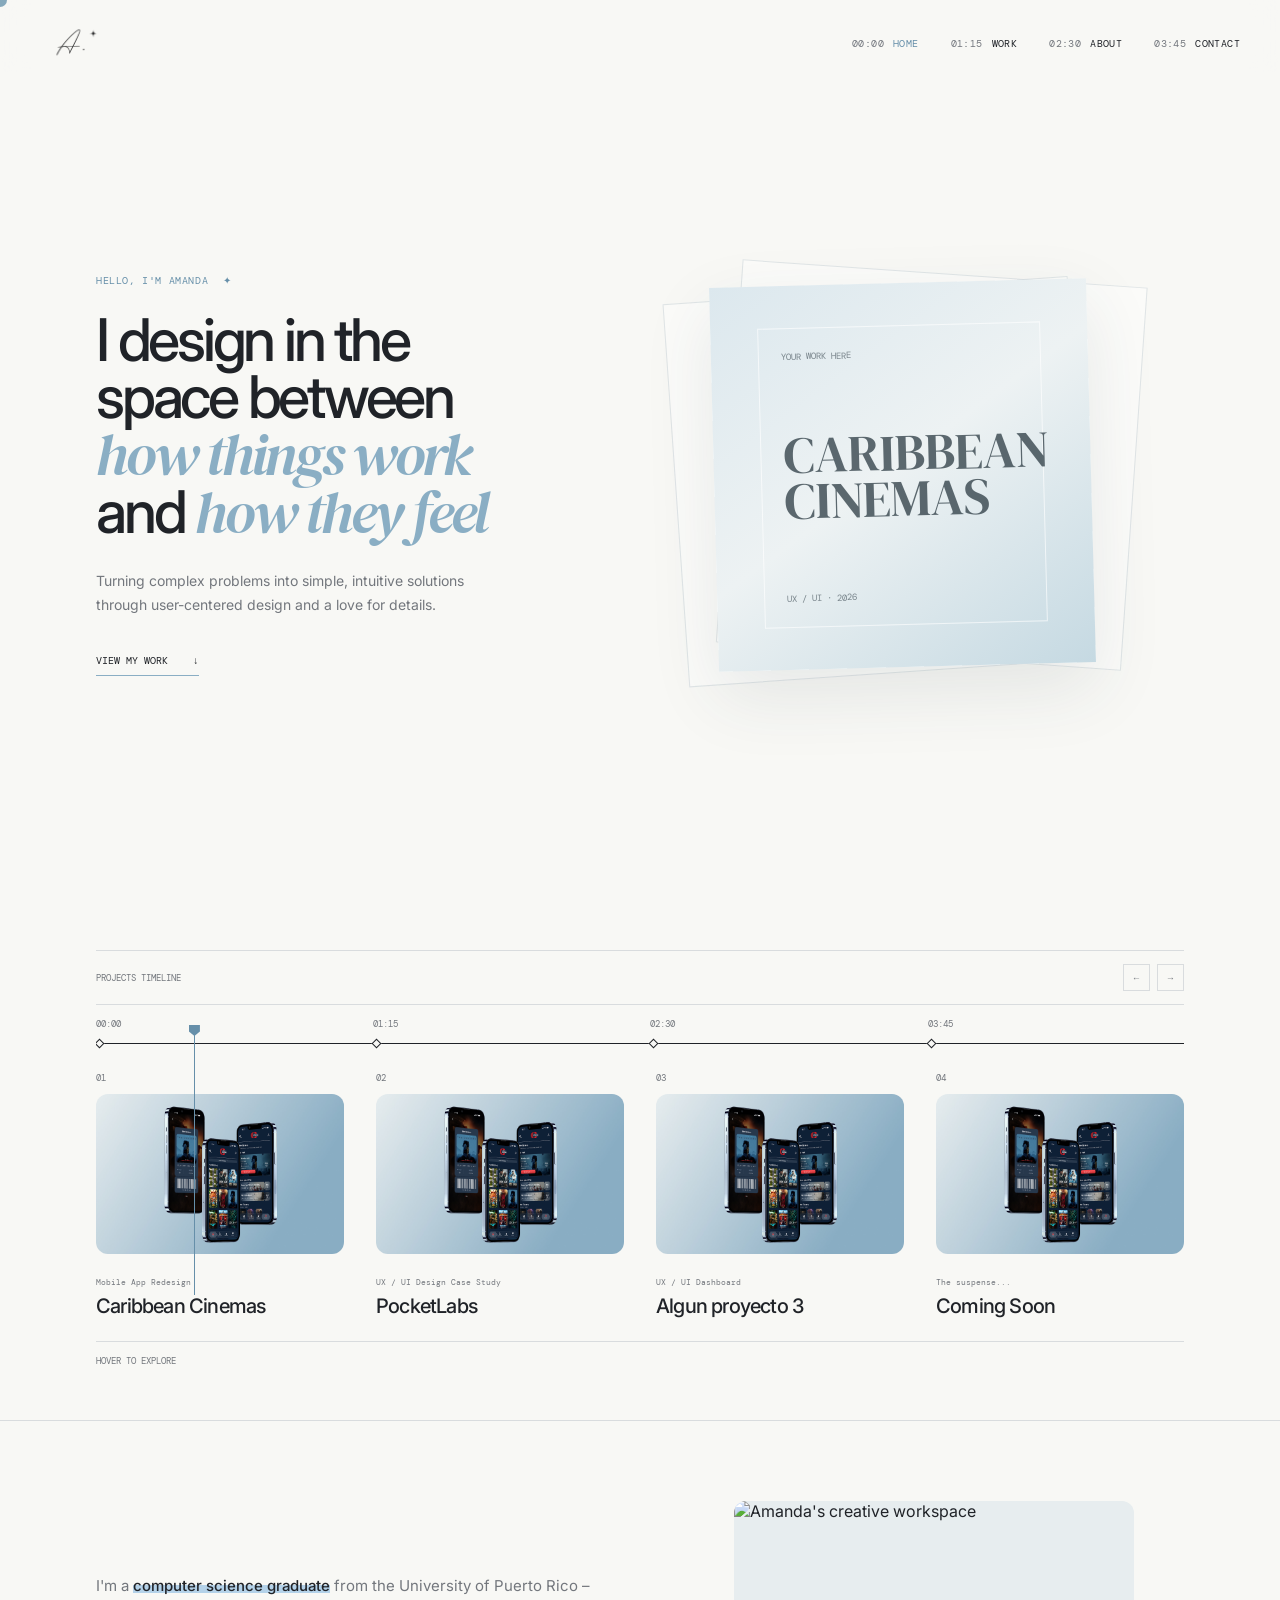
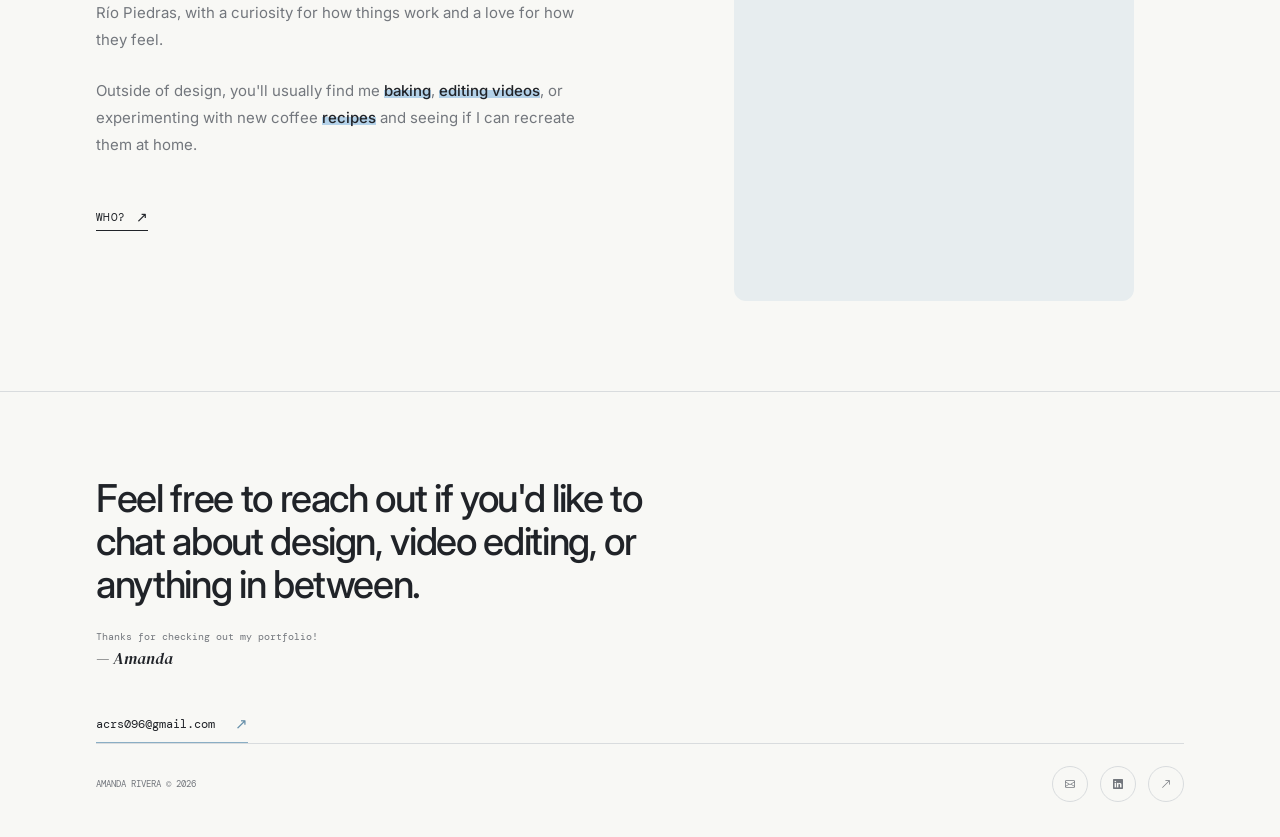
==== index.html @ 27099af4 "Initial portfolio" ====
<!DOCTYPE html>

<html lang="en">

<head>
  <meta charset="UTF-8">
  <meta name="viewport" content="width=device-width, initial-scale=1.0">

  <title>Amanda Rivera</title>

<meta
name="description"
content="Amanda is a UX/UI designer creating thoughtful digital experiences."

>

  <link rel="icon" type="image/png" href="elements/sparkle icon.png">

  <!-- Fonts -->

  <link rel="preconnect" href="https://fonts.googleapis.com">
  <link rel="preconnect" href="https://fonts.gstatic.com" crossorigin>

  <link
    href="https://fonts.googleapis.com/css2?family=DM+Mono:wght@400;500&family=DM+Serif+Display:ital@0;1&family=Inter:wght@400;500;600&display=swap"
    rel="stylesheet"
  >

  <!-- Icons -->

  <link
    rel="stylesheet"
    href="https://cdn.jsdelivr.net/npm/bootstrap-icons@1.11.3/font/bootstrap-icons.min.css"
  >

  <!-- Styles -->

  <link rel="stylesheet" href="style.css">
</head>

<body>

  <div class="custom-cursor"></div>

  <!-- =========================
       NAVIGATION
  ========================== -->

  <header class="nav">

<a href="#home" class="logo" aria-label="Amanda Rivera home">
  <img src="elements/A logo.png" alt="Amanda logo">
</a>

<nav class="main-nav" aria-label="Main navigation">

  <a href="#home" class="nav-item active">
    <span>00:00</span>
    HOME
  </a>

  <a href="#work" class="nav-item">
    <span>01:15</span>
    WORK
  </a>

  <a href="about.html" class="nav-item">
    <span>02:30</span>
    ABOUT
  </a>

  <a href="#contact" class="nav-item">
    <span>03:45</span>
    CONTACT
  </a>

</nav>

  </header>

  <main>

<!-- =========================
     HERO
========================== -->

<section id="home" class="hero">

  <div class="hero-intro">

    <p class="eyebrow">
      HELLO, I'M AMANDA
      <span class="spark" aria-hidden="true">✦</span>
    </p>

    <h1>
      I design in the space between
      <em>how things work</em>
      and
      <em>how they feel</em>
    </h1>

    <p class="hero-description">
      Turning complex problems into simple, intuitive
      solutions through user-centered design and
      a love for details.
    </p>

    <a href="#work" class="hero-link">
      VIEW MY WORK
      <span aria-hidden="true">↓</span>
    </a>

  </div>


  <div class="hero-visual" aria-hidden="true">

    <div class="visual-paper paper-one"></div>
    <div class="visual-paper paper-two"></div>

    <div class="hero-placeholder">

      <div class="placeholder-inner">

        <span class="placeholder-label">
          YOUR WORK HERE
        </span>

        <span class="placeholder-title">
          CARIBBEAN<br>
          CINEMAS
        </span>

        <span class="placeholder-caption">
          UX / UI · 2026
        </span>

      </div>

    </div>

  </div>

</section>


<!-- =========================
     WORK
========================== -->

<section id="work" class="work">

  <div class="timeline-container">

    <div class="timeline-header">

      <span>PROJECTS TIMELINE</span>

      <div class="timeline-controls">

        <button
          id="timeline-prev"
          type="button"
          aria-label="Previous project"
        >
          ←
        </button>

        <button
          id="timeline-next"
          type="button"
          aria-label="Next project"
        >
          →
        </button>

      </div>

    </div>


    <div class="timeline-scroll">

      <div class="timeline">

        <div class="timeline-ruler" aria-hidden="true">
          <span>00:00</span>
          <span>01:15</span>
          <span>02:30</span>
          <span>03:45</span>
        </div>


        <div class="timeline-line" aria-hidden="true">

          <div class="playhead"></div>

          <div class="timeline-tick tick-1"></div>
          <div class="timeline-tick tick-2"></div>
          <div class="timeline-tick tick-3"></div>
          <div class="timeline-tick tick-4"></div>

        </div>


        <div class="project-clips">


          <!-- PROJECT 01 -->

          <a
            href="case-study1.html"
            class="project-clip active"
            data-index="0"
          >

            <div class="clip-number">
              01
            </div>

            <div class="clip-image">
              <img
                src="elements/Mockup 1.jpg"
                alt="Caribbean Cinemas app redesign preview"
                loading="lazy"
              >
            </div>

            <div class="clip-info">

              <span class="clip-category">
                Mobile App Redesign
              </span>

              <h3>
                Caribbean Cinemas<br>
              </h3>

            </div>

          </a>


          <!-- PROJECT 02 -->

          <a
            href="#"
            class="project-clip"
            data-index="1"
          >

            <div class="clip-number">
              02
            </div>

            <div class="clip-image">
              <img
                src="elements/Mockup 1.jpg"
                alt="Project two preview"
                loading="lazy"
              >
            </div>

            <div class="clip-info">

              <span class="clip-category">
                UX / UI Design Case Study
              </span>

              <h3>
                PocketLabs<br>
              </h3>

            </div>

          </a>


          <!-- PROJECT 03 -->

          <a
            href="#"
            class="project-clip"
            data-index="2"
          >

            <div class="clip-number">
              03
            </div>

            <div class="clip-image">
              <img
                src="elements/Mockup 1.jpg"
                alt="Project three preview"
                loading="lazy"
              >
            </div>

            <div class="clip-info">

              <span class="clip-category">
                UX / UI Dashboard
              </span>

              <h3>
                Algun proyecto 3<br>
              </h3>

            </div>

          </a>


          <!-- VIDEO EDITING -->

          <a
            href="#"
            class="project-clip"
            data-index="3"
          >

            <div class="clip-number">
              04
            </div>

            <div class="clip-image">
              <img
                src="elements/Mockup 1.jpg"
                alt="Video editing preview"
                loading="lazy"
              >
            </div>

            <div class="clip-info">

              <span class="clip-category">
                The suspense...
              </span>

              <h3>
                Coming Soon<br>
              </h3>

            </div>

          </a>

        </div>

      </div>

    </div>


    <div class="timeline-footer">
      <span>HOVER TO EXPLORE</span>
    </div>

  </div>

</section>


<!-- =========================
     ABOUT
========================== -->

<section id="about" class="about">

  <div class="about-grid">

    <div class="about-copy">

      <div class="about-text">

        <p>
          I'm a
          <span class="highlight">computer science graduate</span>
          from the University of Puerto Rico – Río Piedras,
          with a curiosity for how things work and a love for
          how they feel.
        </p>

        <p>
          Outside of design, you'll usually find me
          <span class="highlight">baking</span>, <span class="highlight">editing videos</span>,
          or experimenting with new coffee <span class="highlight">recipes</span> and seeing 
          if I can recreate them at home.
        </p>

      </div>

        <a href="about.html" class="about-link">
          WHO?
          <span aria-hidden="true">↗</span>
        </a>

    </div>


    <div class="about-image">
      <img src="elements/about.jpg" alt="Amanda's creative workspace" loading="lazy">
    </div>

  </div>

</section>


<!-- =========================
     CONTACT
========================== -->

<section id="contact" class="contact">

  <div class="contact-content">

    <p class="contact-intro">
      Feel free to reach out if <span class="highlight">you'd like to chat</span>
      about design, video editing, or anything in between.
    </p>

    <p class="contact-thanks">
      Thanks for checking out my portfolio!<br>
      <em>— Amanda</em>
    </p>

    <a href="mailto:acrs096@gmail.com" 
       class="email-link"> acrs096@gmail.com 
       <span aria-hidden="true">↗</span></a>

  </div>


  <footer class="site-footer">

    <span>AMANDA RIVERA © 2026</span>

    <div class="footer-links">

      <a
        href="mailto:acrs096@gmail.com"
        aria-label="Email Amanda"
      >
        <i class="bi bi-envelope"></i>
      </a>

      <a
        href="https://www.linkedin.com/in/amandariveras/"
        target="_blank"
        rel="noopener noreferrer"
        aria-label="LinkedIn"
      >
        <i class="bi bi-linkedin"></i>
      </a>

      <a
        href="Resume - Amanda Rivera.pdf"
        target="_blank"
        rel="noopener noreferrer"
        aria-label="Resume"
      >
        <i class="bi bi-arrow-up-right"></i>
      </a>

    </div>

  </footer>

</section>

  </main>

  <script src="script.js"></script>

</body>
</html>
---- style.css ----
/* =========================================================
VARIABLES
========================================================= */

:root {
--bg: #f8f8f5;
--text: #202328;
--muted: #73777d;
--line: #d9dcde;

--accent: #8aaec4;
--accent-dark: #668fa9;
--placeholder: #e7edef;

--sans: "Inter", sans-serif;
--mono: "DM Mono", monospace;
--serif: "DM Serif Display", Georgia, serif;
}

/* =========================================================
RESET
========================================================= */

*,
*::before,
*::after {
box-sizing: border-box;
}

html {
scroll-behavior: smooth;
overflow-x: clip;
}

body {
margin: 0;

background: var(--bg);
color: var(--text);

font-family: var(--sans);
-webkit-font-smoothing: antialiased;

overflow-x: clip;
}

img {
max-width: 100%;
}

a {
color: inherit;
text-decoration: none;
}

button {
color: inherit;
font: inherit;
}

::selection {
background: var(--accent);
color: white;
}

/* =========================================================
CUSTOM CURSOR
========================================================= */

.custom-cursor {
position: fixed;
top: 0;
left: 0;

width: 14px;
height: 14px;

border-radius: 50%;
background: var(--accent);

pointer-events: none;
z-index: 9999;

transform: translate(-50%, -50%);
mix-blend-mode: multiply;

transition:
width 0.2s ease,
height 0.2s ease,
opacity 0.2s ease;
}

body,
a,
button {
cursor: none;
}

/* =========================================================
NAV
========================================================= */

.nav {
position: fixed;
inset: 0 0 auto;

height: 72px;
padding: 12px 40px;

display: grid;
grid-template-columns: 1fr auto;
align-items: center;

z-index: 100;

background: rgba(248, 248, 245, 0.88);
backdrop-filter: blur(14px);
-webkit-backdrop-filter: blur(14px);
}

/* LOGO */

.logo {
display: flex;
align-items: center;
width: fit-content;
}

.logo img {
display: block;

width: 62px;
height: auto;
max-height: 62px;

object-fit: contain;
}

/* NAV LINKS */

.main-nav {
display: flex;
gap: 32px;
}

.nav-item {
display: flex;
align-items: center;
gap: 9px;

font-family: var(--mono);
font-size: 10px;
letter-spacing: 0.04em;

transition: color 0.25s ease;
}

.nav-item span {
color: var(--muted);
}

.nav-item:hover,
.nav-item.active {
color: var(--accent-dark);
}

/* =========================================================
SECTION BASE
========================================================= */

section {
padding-left: 7.5vw;
padding-right: 7.5vw;
}

/* =========================================================
HERO
========================================================= */

.hero {
min-height: 100vh;
padding-top: 110px;
padding-bottom: 60px;
display: grid;
grid-template-columns: minmax(0, 0.9fr) minmax(0, 1.1fr);
align-items: center;
gap: 5vw;
}

/* HERO TEXT */

.eyebrow {
margin: 0 0 24px;

font-family: var(--mono);
font-size: 10px;
letter-spacing: 0.06em;

color: var(--accent-dark);
}

.spark {
margin-left: 8px;
}

.hero h1 {
max-width: 720px;
margin: 0;

font-size: clamp(46px, 4.6vw, 72px);
line-height: 0.97;

letter-spacing: -0.055em;
font-weight: 500;
}

.hero h1 em {
font-family: var(--serif);
font-weight: 400;
color: var(--accent);
}

.hero-description {
max-width: 400px;
margin: 28px 0 0;

font-size: 14px;
line-height: 1.7;

color: var(--muted);
}

/* HERO LINK */

.hero-link {
display: inline-flex;
align-items: center;
gap: 25px;

margin-top: 38px;
padding-bottom: 8px;

border-bottom: 1px solid var(--accent);

font-family: var(--mono);
font-size: 10px;

transition:
gap 0.3s ease,
color 0.3s ease;
}

.hero-link:hover {
gap: 38px;
color: var(--accent-dark);
}

/* HERO VISUAL */

.hero-visual {
position: relative;

height: min(52vh, 540px);
min-height: 360px;

display: flex;
align-items: center;
justify-content: center;
}

/* PAPER LAYERS */

.visual-paper {
position: absolute;

width: 72%;
height: 82%;

border: 1px solid rgba(100, 130, 145, 0.18);
background: rgba(255, 255, 255, 0.4);
}

.paper-one {
transform: rotate(-4deg) translate(-25px, 5px);
}

.paper-two {
transform: rotate(4deg) translate(28px, -12px);
}

/* HERO CARD */

.hero-placeholder {
position: relative;
z-index: 2;

width: 67%;
height: 82%;

display: flex;
align-items: center;
justify-content: center;

background: linear-gradient(
145deg,
#dce8ee,
#edf2f3 48%,
#c5d9e2
);

box-shadow: 0 25px 70px rgba(50, 70, 80, 0.1);

transform: rotate(-1.5deg);
}

.placeholder-inner {
width: 75%;
height: 78%;

padding: 22px;

display: flex;
flex-direction: column;
justify-content: space-between;

border: 1px solid rgba(255, 255, 255, 0.65);
}

.placeholder-label,
.placeholder-caption {
font-family: var(--mono);
font-size: 9px;
color: rgba(35, 50, 58, 0.55);
}

.placeholder-title {
font-family: var(--serif);
font-size: clamp(28px, 4vw, 60px);
line-height: 0.9;

color: rgba(35, 50, 58, 0.72);
}

/* =========================================================
WORK
========================================================= */

.work {
padding-top: 20px;
padding-bottom: 40px;
}

.timeline-container {
margin-top: 30px;
border-top: 1px solid var(--line);
}

#work {
scroll-margin-top: 72px;
}

/* TIMELINE HEADER / FOOTER */

.timeline-header,
.timeline-footer {
display: flex;
align-items: center;
justify-content: space-between;

padding: 13px 0;

font-family: var(--mono);
font-size: 9px;

color: var(--muted);
}

/* CONTROLS */

.timeline-controls {
display: flex;
gap: 7px;
}

.timeline-controls button {
width: 27px;
height: 27px;

padding: 0;

border: 1px solid var(--line);
background: transparent;

transition:
background 0.25s ease,
color 0.25s ease,
border-color 0.25s ease;
}

.timeline-controls button:hover {
background: var(--accent-dark);
color: var(--bg);
border-color: var(--accent-dark);
}

/* TIMELINE */

.timeline-scroll {
width: 100%;
overflow: hidden;

border-top: 1px solid var(--line);
border-bottom: 1px solid var(--line);
}

.timeline {
width: 100%;
padding-bottom: 25px;
}

/* RULER */

.timeline-ruler {
position: relative;
height: 38px;

font-family: var(--mono);
font-size: 9px;
color: var(--muted);
}

.timeline-ruler span {
position: absolute;
top: 50%;

transform: translateY(-50%);
}

.timeline-ruler span:nth-child(1) {
left: 0;
}

.timeline-ruler span:nth-child(2) {
left: 25.5%;
}

.timeline-ruler span:nth-child(3) {
left: 50.9%;
}

.timeline-ruler span:nth-child(4) {
left: 76.5%;
}

/* TIMELINE LINE */

.timeline-line {
position: relative;
height: 1px;
background: var(--text);
}

/* PLAYHEAD */

.playhead {
position: absolute;
top: -18px;
left: 9%;

width: 1px;
height: 270px;

z-index: 10;

background: var(--accent-dark);

transition: left 0.7s cubic-bezier(0.22, 1, 0.36, 1);
}

.playhead::before {
content: "";

position: absolute;
top: 0;
left: -5px;

width: 11px;
height: 11px;

background: var(--accent-dark);

clip-path: polygon(
0 0,
100% 0,
100% 60%,
50% 100%,
0 60%
);
}

/* TICKS */

.timeline-tick {
position: absolute;
top: -3px;

width: 7px;
height: 7px;

border: 1px solid var(--text);
background: var(--bg);

transform: rotate(45deg);
}

.tick-1 {
left: 0;
}

.tick-2 {
left: 25.5%;
}

.tick-3 {
left: 50.9%;
}

.tick-4 {
left: 76.5%;
}

/* =========================================================
PROJECTS
========================================================= */

.project-clips {
display: grid;
grid-template-columns: repeat(4, minmax(0, 1fr));
gap: 32px;

width: 100%;
padding-top: 28px;
}

.project-clip {
min-width: 0;
position: relative;

opacity: 0;

transform: translateY(20px);

transition:
opacity 0.65s ease,
transform 0.65s cubic-bezier(0.22, 1, 0.36, 1);
}

.project-clip:hover {
transform: translateY(-6px);
}

.project-clip.active {
transform: translateY(-2px);
}

.project-clip:nth-child(1) {
transition-delay: 0.05s;
}

.project-clip:nth-child(2) {
transition-delay: 0.12s;
}

.project-clip:nth-child(3) {
transition-delay: 0.19s;
}

.project-clip:nth-child(4) {
transition-delay: 0.26s;
}

/* PROJECT IMAGE */

.clip-image {
position: relative;

width: 100%;
aspect-ratio: 1.55;

overflow: hidden;

transition: transform 0.55s cubic-bezier(0.22, 1, 0.36, 1);
}

.clip-image img {
display: block;

width: 100%;
height: 100%;

object-fit: contain;
border-radius: 12px;
}

.project-clip:hover .clip-image {
transform: translateY(-8px);
}

/* PROJECT INFO */

.clip-number {
margin-bottom: 10px;

font-family: var(--mono);
font-size: 9px;

color: var(--muted);
}

.clip-info {
padding-top: 15px;
}

.clip-category {
font-family: var(--mono);
font-size: 8px;

color: var(--muted);
}

.clip-info h3 {
margin: 8px 0 0;

font-size: 20px;
line-height: 0.95;

font-weight: 500;
letter-spacing: -0.04em;

transition: color 0.35s ease;
}

.project-clip:hover .clip-info h3 {
color: var(--accent-dark);
}

/* =========================================================
ABOUT
========================================================= */

.about {
padding-top: 80px;
padding-bottom: 90px;

border-top: 1px solid var(--line);
}

.about-grid {
  width: 100%;
  max-width: 1150px;
  margin: 0 auto;

  display: grid;
  grid-template-columns: minmax(0, 1fr) minmax(0, 1fr);
  gap: clamp(40px, 7vw, 100px);

  align-items: center;
  justify-items: center;
}

.about-copy {
  width: 100%;
  max-width: 520px;
}

.about-text {
max-width: 540px;

font-size: 15px;
line-height: 1.8;

color: var(--muted);
}

.about-text p {
margin: 0 0 24px;
}

.about-text strong {
color: var(--text);
font-weight: 500;
}

.about-thanks {
margin-top: 35px !important;
color: var(--text);
}

.about-thanks em {
font-family: var(--serif);
font-size: 19px;
font-weight: 400;
}

/* ABOUT IMAGE */

.about-image {
  width: 100%;
  max-width: 400px;
  aspect-ratio: 1 / 1;
  overflow: hidden;
  background: var(--placeholder);
  border-radius: 12px;
  justify-self: center;
}

.about-image img {
display: block;

width: 100%;
height: 100%;

object-fit: cover;
}

/* ABOUT BUTTON */

.about-link {
  display: inline-flex;
  align-items: center;
  gap: 10px;
  margin-top: 28px;

  font-family: var(--mono);
  font-size: 11px;
  letter-spacing: 0.04em;
  text-transform: uppercase;
  color: var(--text);

  text-decoration: none;

  border-bottom: 1px solid var(--text);
  padding-bottom: 6px;

  transition:
    color 0.25s ease,
    border-color 0.25s ease,
    gap 0.25s ease;
}

.about-link span {
  font-size: 14px;
  line-height: 1;
}

.about-link:hover {
  color: var(--accent-dark);
  border-color: var(--accent-dark);
  gap: 14px;
}

/* ABOUT HIGHLIGHTS */

.highlight {
  position: relative;
  z-index: 0;

  color: var(--text);
  font-weight: 500;
}

.highlight::after {
  content: "";

  position: absolute;
  left: 0;
  bottom: 0.08em;

  width: 0;
  height: 0.55em;

  z-index: -1;

  background: #7EB5E0;
  opacity: 0.55;

  transition:
    width 1.2s 0.35s cubic-bezier(0.22, 1, 0.36, 1);
}

.highlight.is-visible::after {
  width: 100%;
}

 /* =========================================================
    CONTACT
 ========================================================= */

.contact {
  min-height: 38vh;

  padding-top: 55px;
  padding-bottom: 0;

  display: flex;
  flex-direction: column;

  border-top: 1px solid var(--line);
}

.contact-content {
  max-width: 680px;
  margin-top: 30px;
}


/* CONTACT INTRO */

.contact-intro {
  max-width: 600px;
  margin: 0;

  font-size: clamp(27px, 3vw, 42px);
  line-height: 1.12;

  letter-spacing: -0.035em;
  font-weight: 500;
}

.contact-intro strong {
  color: var(--accent-dark);
  font-weight: 500;
}


/* THANK YOU */

.contact-thanks {
  margin: 22px 0 0;

  font-family: var(--mono);
  font-size: 10px;
  line-height: 1.7;

  color: var(--muted);
}

.contact-thanks em {
  font-family: var(--serif);
  font-size: 16px;
  color: var(--text);
}


/* EMAIL */

.email-link {
  width: fit-content;

  margin-top: 42px;
  padding-bottom: 8px;

  display: flex;
  align-items: center;
  gap: 20px;

  border-bottom: 1px solid var(--accent);

  font-family: var(--mono);
  font-size: 12px;

  transition:
    gap 0.35s ease,
    color 0.3s ease;
}

.email-link span {
  color: var(--accent-dark);
  font-size: 15px;
}

.email-link:hover {
  gap: 32px;
  color: var(--accent-dark);
}


/* =========================================================
   FOOTER
 ========================================================= */

.site-footer {
  width: 100%;
  max-width: 1100px;

  margin: auto auto 0;
  padding: 22px 0 35px;

  display: flex;
  align-items: center;
  justify-content: space-between;

  border-top: 1px solid var(--line);

  font-family: var(--mono);
  font-size: 9px;

  color: var(--muted);
}

.footer-links {
  display: flex;
  gap: 12px;
}

.footer-links a {
  width: 36px;
  height: 36px;

  display: flex;
  align-items: center;
  justify-content: center;

  border: 1px solid var(--line);
  border-radius: 50%;

  font-size: 10px;

  transition:
    background 0.3s ease,
    color 0.3s ease,
    transform 0.3s ease,
    border-color 0.3s ease;
}

.footer-links a:hover {
  background: var(--accent-dark);
  color: var(--bg);
  border-color: var(--accent-dark);

  transform: translateY(-3px);
}

/* =========================================================
SCROLL REVEAL
========================================================= */

.hero-intro,
.hero-visual,
.timeline-container,
.about-text,
.contact-content,
.site-footer {
opacity: 0;

transform: translateY(20px);

transition:
opacity 0.75s ease,
transform 0.75s cubic-bezier(0.22, 1, 0.36, 1);
}

.reveal-visible {
opacity: 1;
transform: translateY(0);
}

.hero-intro {
transition-delay: 0.05s;
}

.hero-visual {
transition-delay: 0.15s;
}

.contact-content {
transition-delay: 0.05s;
}

.site-footer {
transition-delay: 0.15s;
}

.work.reveal-visible .project-clip {
opacity: 1;
transform: translateY(0);
}

/* =========================================================
TABLET
========================================================= */

@media (min-width: 561px) and (max-width: 1024px) {
  .hero {
    min-height: auto;
    padding: 120px 0px 0px 40px;
    gap: 35px;
  }

  .hero-visual {
    height: 480px;
    min-height: 0;
  }

  .about-grid {
    gap: 50px;
  }

}

/* =========================================================
MOBILE
========================================================= */

@media (max-width: 560px) {
  .custom-cursor {
    display: none !important;
  }

section {
padding-left: 6vw;
padding-right: 6vw;
}

/* NAV */

.nav {
  height: 64px;
  padding: 10px 20px;
  grid-template-columns: minmax(0, 1fr) auto;
  gap: 15px;
}

    .logo {
        min-width: 0;
    }

    .logo img {
        width: 52px;
        max-width: 100%;
        max-height: 52px;
    }

    .main-nav {
        min-width: 0;
        display: flex;
        align-items: center;
        gap: 15px;
    }

    .nav-item {
        display: flex;
        align-items: center;

        white-space: nowrap;

        font-family: var(--mono);
        font-size: 12px;
        letter-spacing: 0.03em;

        color: var(--muted);
    }

    /* Hide the time stamps on mobile */
    .nav-item span {
        display: none;
    }

/* HERO */

  .hero {
    min-height: 100%;
    grid-template-columns: 1fr;
    padding: 0px 0px 20px 20;;
    gap: 20px;
    height: 700px;
  }

  .hero h1 {
  font-size: 29px !important;
  line-height: 0.98;
  }

  .hero-description {
  max-width: 350px;
  font-size: 12px;
  }

  .hero-visual {
  height: 390px;
  }

  .hero-placeholder {
  width: 75%;
  }

/* WORK */

.work {
padding-top: 20px;
padding-bottom: 30px;
}

.timeline-container {
margin-top: 20px;
}

.timeline-ruler {
font-size: 8px;
}

.timeline-ruler span:nth-child(2),
.timeline-ruler span:nth-child(4) {
display: none;
}

.timeline-ruler span:nth-child(3) {
left: 50%;
}

.project-clips {
grid-template-columns: repeat(2, minmax(0, 1fr));
gap: 35px 18px;
}

.clip-info h3 {
font-size: 18px;
}

/* ABOUT */

.about {
padding-top: 60px;
padding-bottom: 70px;
}

.about-grid {
grid-template-columns: 1fr;
gap: 45px;
}

.about-copy,
.about-text {
max-width: none;
}

.about-text {
font-size: 14px;
line-height: 1.75;
}

.about-image {
max-width: 100%;
}

/* CONTACT */

.contact {
min-height: 40vh;
padding-top: 20px;
}

.contact-content {
margin-top: 30px;
}

.contact-intro {
font-size: 34px;
}

.email-link {
margin-top: 45px;
font-size: 11px;
}

.site-footer {
  margin-top: 20px;
  padding-bottom: 25px;
  align-items: flex-end;
}

}

/* =========================================================
SMALL MOBILE
========================================================= */

@media (max-width: 480px) {

  .custom-cursor {
    display: none !important;
  }
  
.hero h1 {
font-size: 39px;
}

.hero-visual {
height: 330px;
}

.project-clips {
gap: 30px 14px;
}

.contact-intro {
font-size: 30px;
}

.site-footer {
flex-direction: column;
align-items: flex-start;
gap: 20px;
}

}

/* =========================================================
REDUCED MOTION
========================================================= */

@media (prefers-reduced-motion: reduce) {

html {
scroll-behavior: auto;
}

*,
*::before,
*::after {
animation-duration: 0.01ms !important;
animation-iteration-count: 1 !important;
transition-duration: 0.01ms !important;
}

}
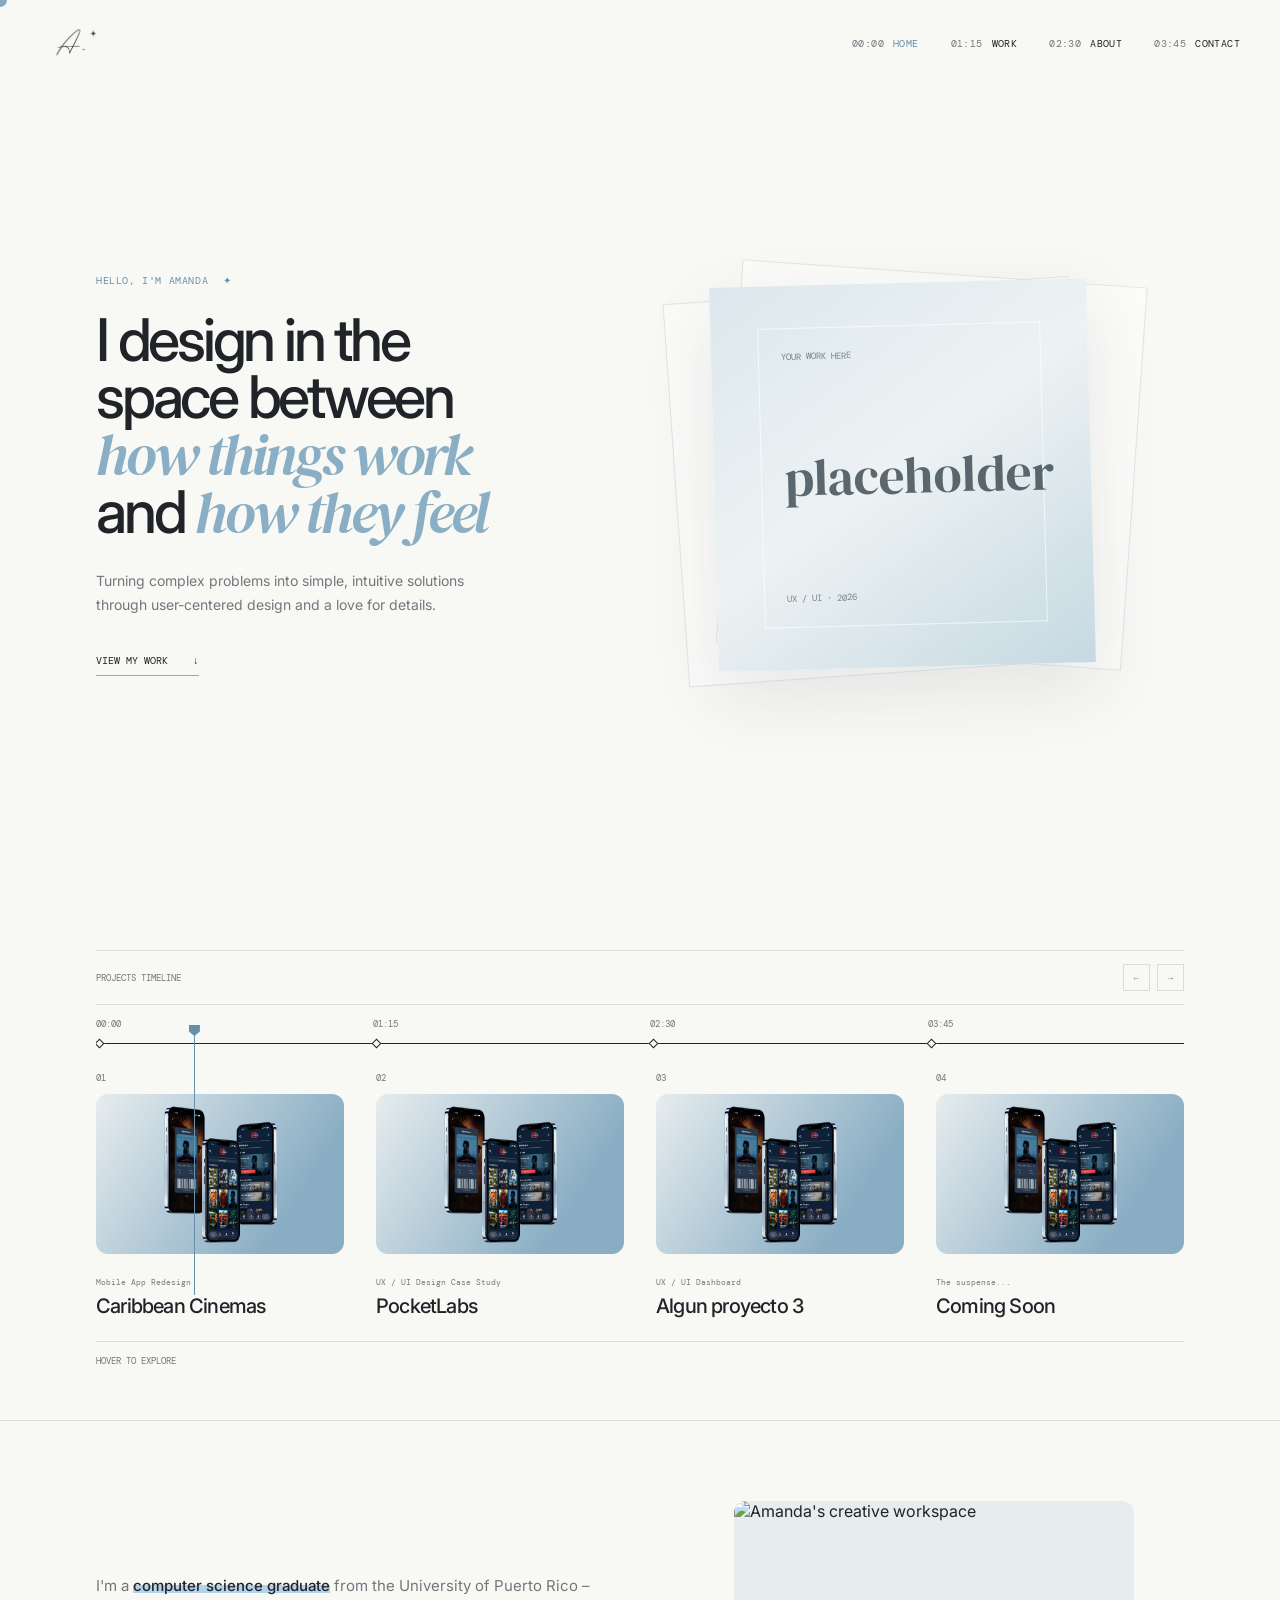
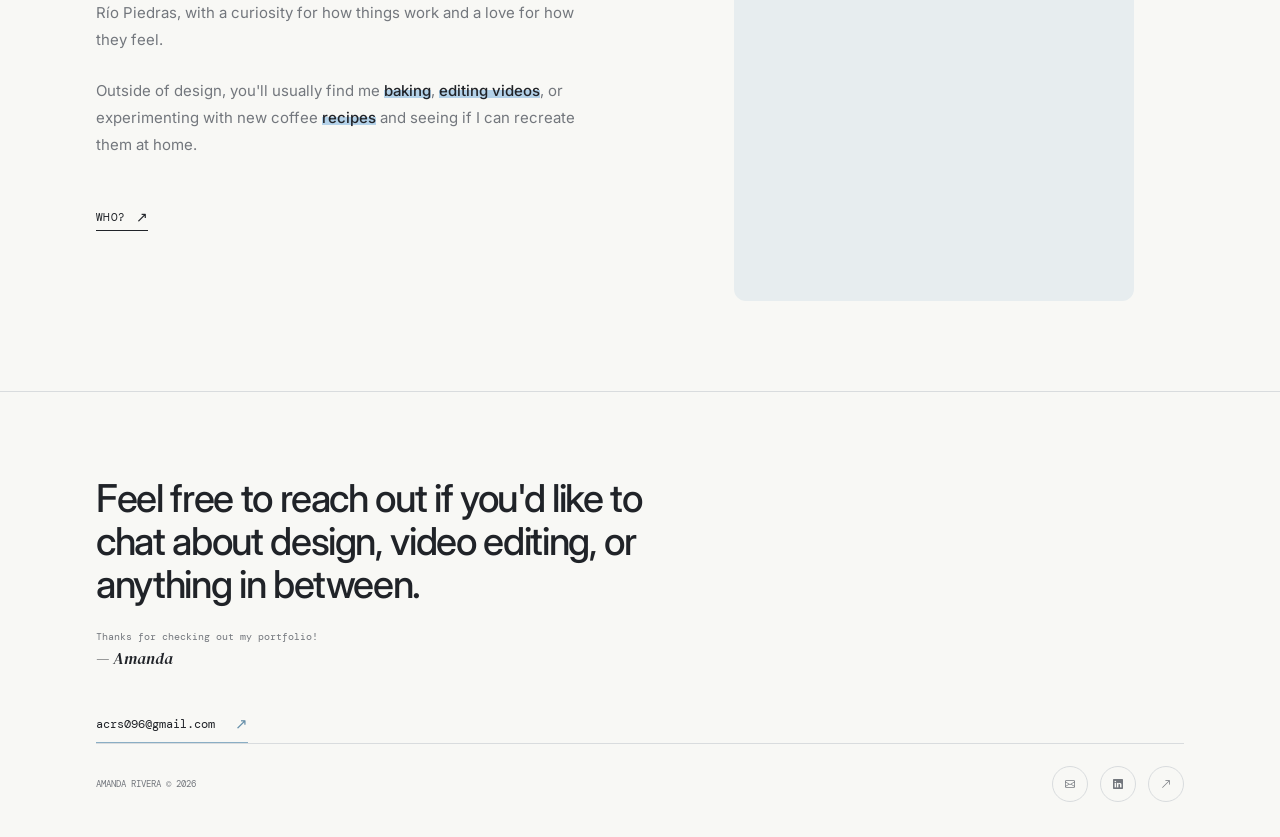
==== commit 57b31289: "Placeholder hero" ====
--- a/index.html
+++ b/index.html
@@ -64,7 +64,7 @@
     WORK
   </a>
 
-  <a href="about.html" class="nav-item">
+  <a href="about" class="nav-item">
     <span>02:30</span>
     ABOUT
   </a>
@@ -128,8 +128,7 @@
         </span>
 
         <span class="placeholder-title">
-          CARIBBEAN<br>
-          CINEMAS
+          placeholder
         </span>
 
         <span class="placeholder-caption">
@@ -210,7 +209,7 @@
           <!-- PROJECT 01 -->
 
           <a
-            href="case-study1.html"
+            href="/caribbeancinemas"
             class="project-clip active"
             data-index="0"
           >
@@ -245,7 +244,7 @@
           <!-- PROJECT 02 -->
 
           <a
-            href="#"
+            href="/pocketlabs"
             class="project-clip"
             data-index="1"
           >
@@ -280,7 +279,7 @@
           <!-- PROJECT 03 -->
 
           <a
-            href="#"
+            href="/realestate"
             class="project-clip"
             data-index="2"
           >
@@ -391,7 +390,7 @@
 
       </div>
 
-        <a href="about.html" class="about-link">
+        <a href="about" class="about-link">
           WHO?
           <span aria-hidden="true">↗</span>
         </a>
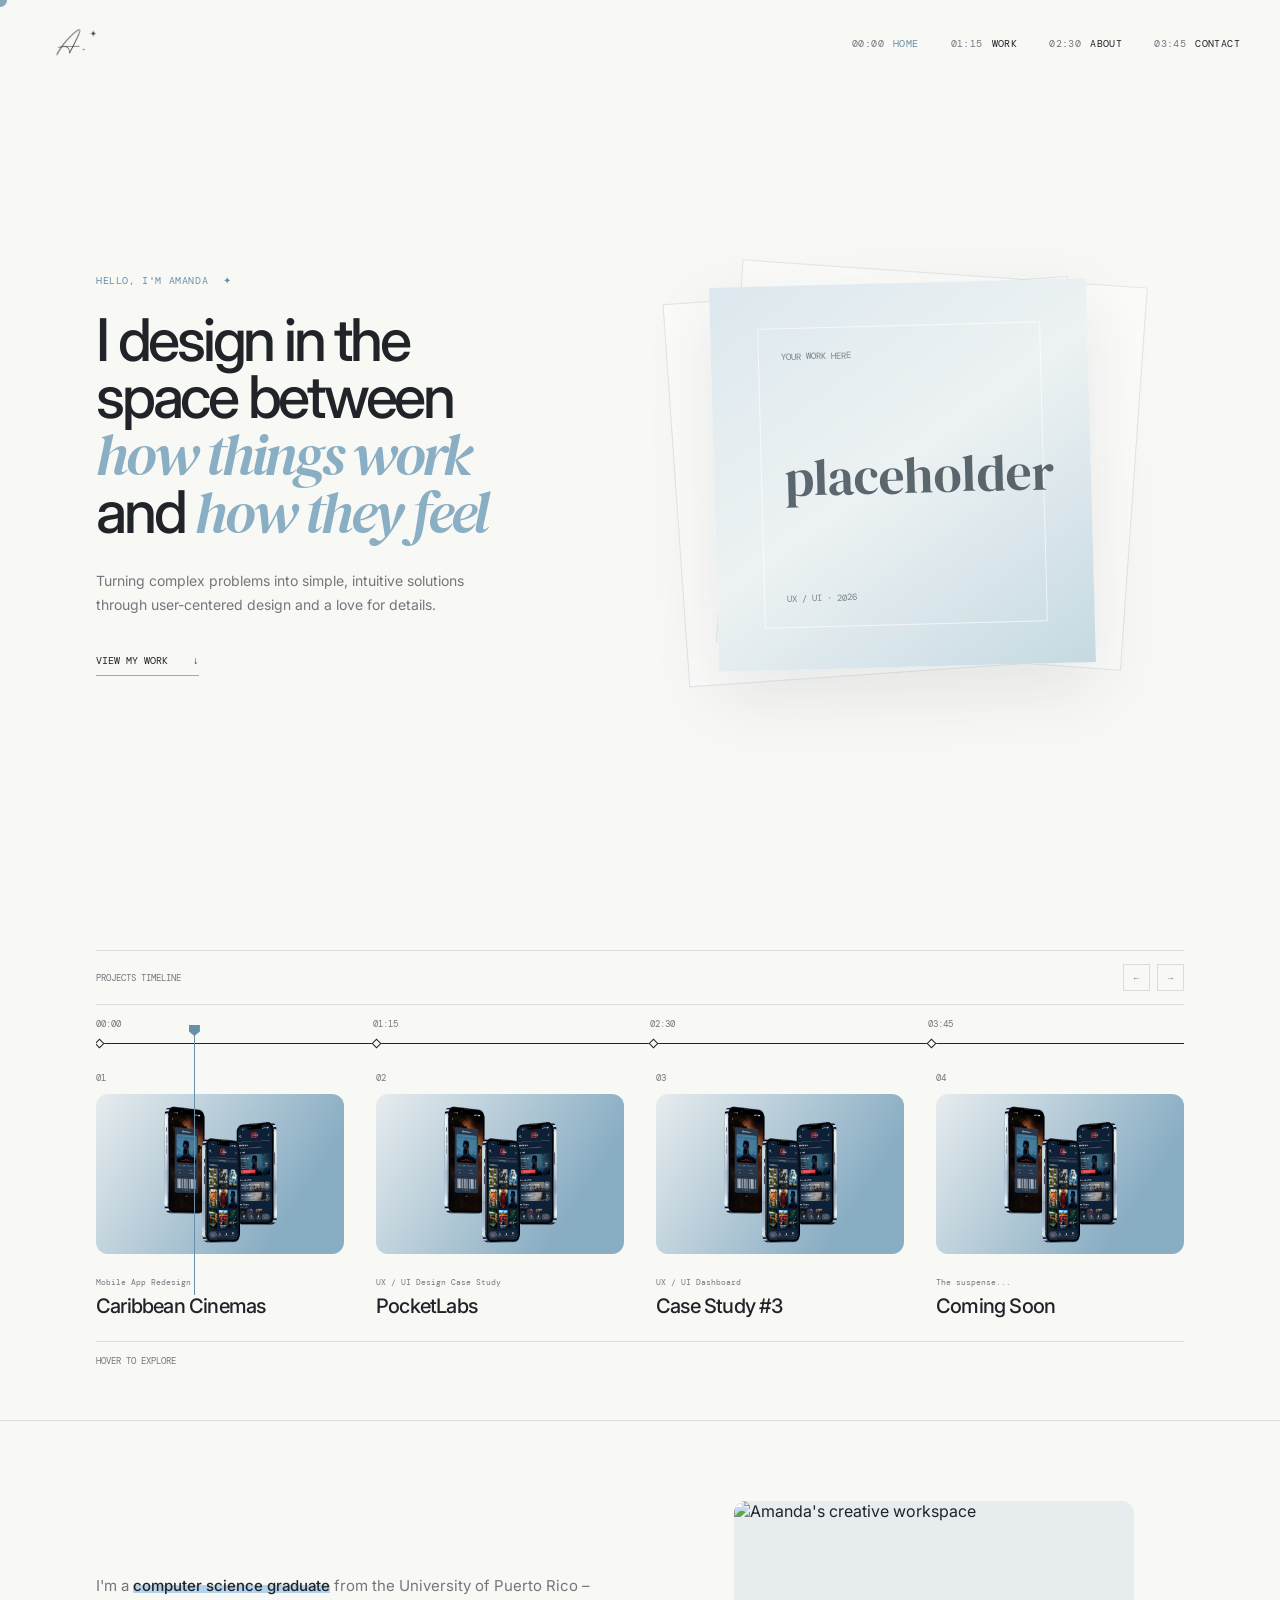
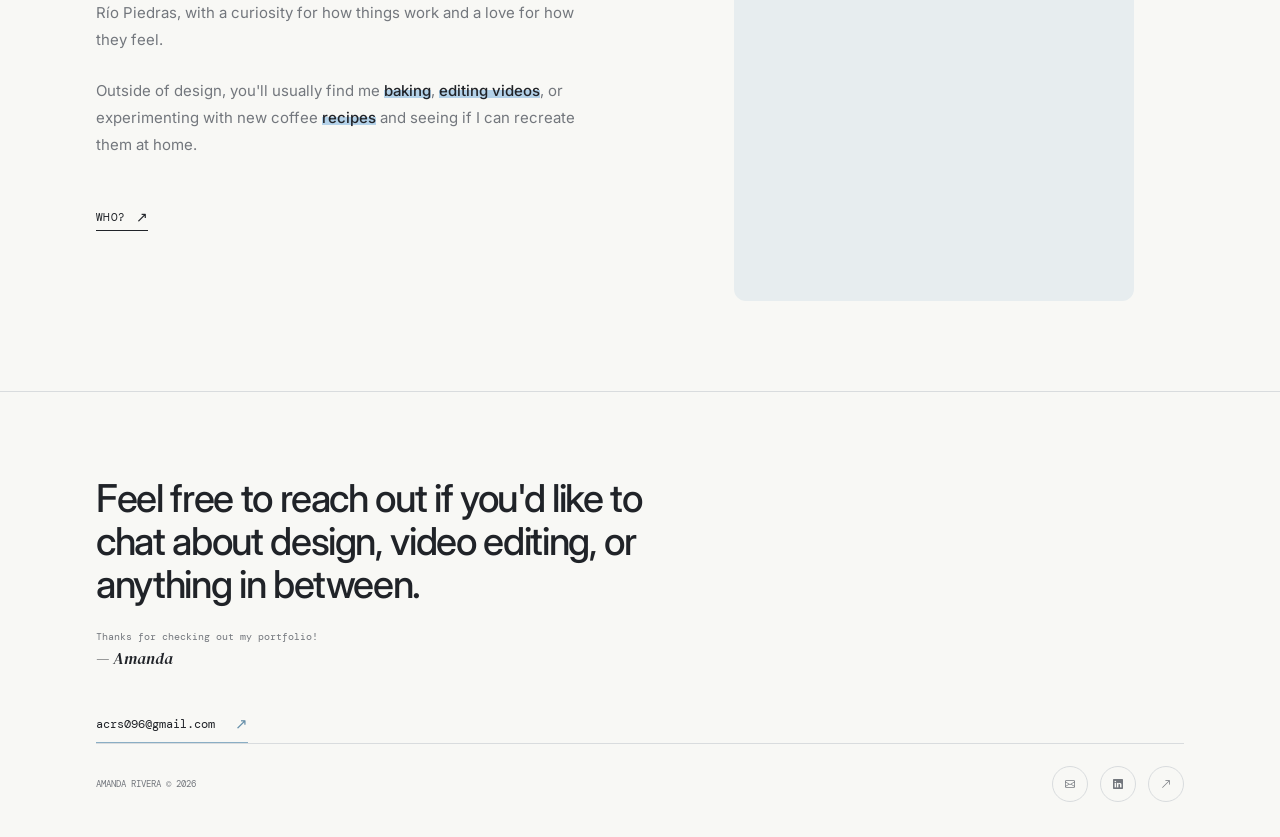
==== commit 7ca55b96: "Case study 3" ====
--- a/index.html
+++ b/index.html
@@ -303,7 +303,7 @@
               </span>
 
               <h3>
-                Algun proyecto 3<br>
+                Case Study #3<br>
               </h3>
 
             </div>
